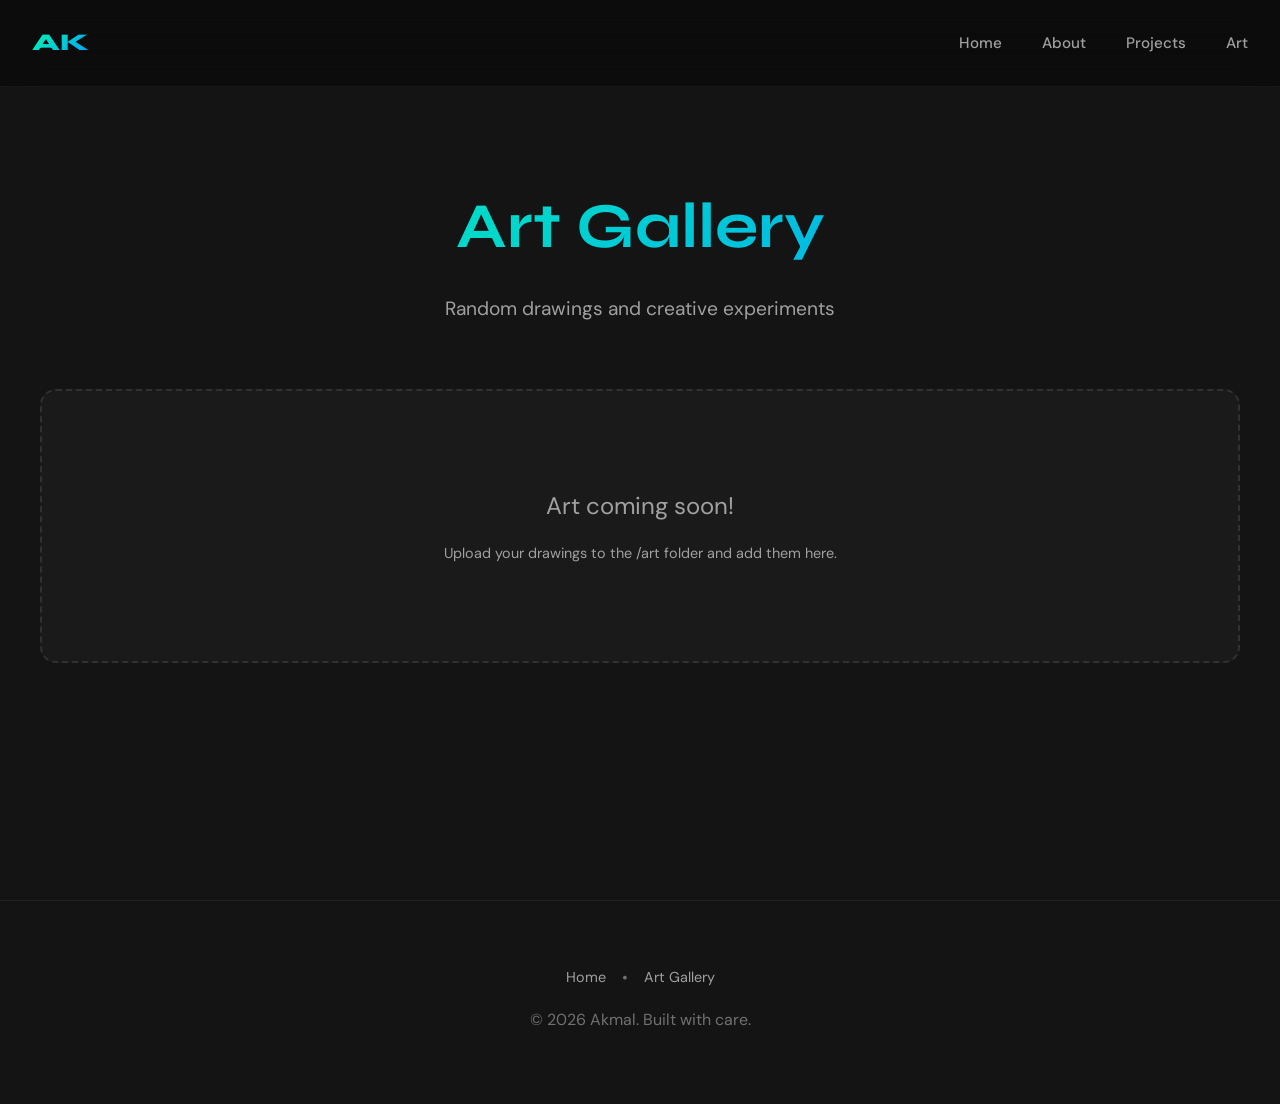
==== art.html @ 0b691bd3 "Add files via upload" ====
<!DOCTYPE html>
<html lang="en">
<head>
    <meta charset="UTF-8">
    <meta name="viewport" content="width=device-width, initial-scale=1.0">
    <title>Art Gallery - Akmal Shaikh</title>
    <link rel="stylesheet" href="styles.css">
    
    <!-- Google Fonts -->
    <link rel="preconnect" href="https://fonts.googleapis.com">
    <link rel="preconnect" href="https://fonts.gstatic.com" crossorigin>
    <link href="https://fonts.googleapis.com/css2?family=Syne:wght@400;600;700;800&family=DM+Sans:wght@300;400;500&display=swap" rel="stylesheet">
</head>
<body>
    <!-- Navigation Bar -->
    <nav class="navbar">
        <div class="nav-content">
            <a href="index.html" class="logo">AK</a>
            <div class="nav-links">
                <a href="index.html">Home</a>
                <a href="index.html#about">About</a>
                <a href="index.html#projects">Projects</a>
                <a href="art.html" class="active">Art</a>
            </div>
        </div>
    </nav>

    <!-- Art Gallery Section -->
    <section id="art" class="art art-page">
        <div class="section-container">
            <div class="art-page-header">
                <h1 class="art-page-title">Art Gallery</h1>
                <p class="art-page-subtitle">Random drawings and creative experiments</p>
            </div>

            <div class="art-gallery">
                <!-- Add your artwork here -->
                <!-- Example: -->
                <!--
                <div class="art-item">
                    <img src="art/drawing1.jpg" alt="Drawing description">
                    <div class="art-info">
                        <h3>Drawing Title</h3>
                        <p>Optional description or date</p>
                    </div>
                </div>
                -->
                
                <!-- Placeholder - remove when you add art -->
                <div class="art-placeholder">
                    <p>Art coming soon!</p>
                    <p class="placeholder-note">Upload your drawings to the /art folder and add them here.</p>
                </div>
            </div>
        </div>
    </section>

    <!-- Footer -->
    <footer class="footer">
        <div class="footer-content">
            <div class="footer-links">
                <a href="index.html">Home</a>
                <span class="footer-separator">•</span>
                <a href="art.html">Art Gallery</a>
            </div>
            <p>© 2026 Akmal. Built with care.</p>
        </div>
    </footer>

    <script src="script.js"></script>
</body>
</html>
---- styles.css ----
/* ===================================
   CSS VARIABLES - Easy to customize!
   Change these values to update the entire site's look
   =================================== */
:root {
    /* Color Palette */
    --bg-primary: #0a0a0a;           /* Main background - deep black */
    --bg-secondary: #141414;         /* Secondary backgrounds */
    --bg-tertiary: #1a1a1a;         /* Card backgrounds */
    
    --text-primary: #ffffff;         /* Main text color */
    --text-secondary: #a0a0a0;       /* Muted text */
    --text-tertiary: #707070;        /* Even more muted */
    
    --accent-primary: #00ffaa;       /* Main accent - cyan/green */
    --accent-secondary: #0099ff;     /* Secondary accent - blue */
    --accent-gradient: linear-gradient(135deg, var(--accent-primary), var(--accent-secondary));
    
    /* Typography - Using distinctive fonts */
    --font-display: 'Syne', sans-serif;        /* For headings */
    --font-body: 'DM Sans', sans-serif;        /* For body text */
    
    /* Spacing */
    --spacing-xs: 0.5rem;
    --spacing-sm: 1rem;
    --spacing-md: 2rem;
    --spacing-lg: 4rem;
    --spacing-xl: 6rem;
    
    /* Border Radius */
    --radius-sm: 8px;
    --radius-md: 16px;
    --radius-lg: 24px;
    
    /* Transitions */
    --transition-fast: 0.2s ease;
    --transition-normal: 0.3s ease;
    --transition-slow: 0.5s ease;
}

/* ===================================
   RESET & BASE STYLES
   =================================== */
* {
    margin: 0;
    padding: 0;
    box-sizing: border-box;
}

html {
    scroll-behavior: smooth;
    font-size: 16px;
}

body {
    background-color: var(--bg-primary);
    color: var(--text-primary);
    font-family: var(--font-body);
    line-height: 1.6;
    overflow-x: hidden;
}

/* ===================================
   NAVIGATION BAR
   =================================== */
.navbar {
    position: fixed;
    top: 0;
    width: 100%;
    background: rgba(10, 10, 10, 0.8);
    backdrop-filter: blur(20px);
    border-bottom: 1px solid rgba(255, 255, 255, 0.05);
    z-index: 1000;
    padding: 1.5rem 0;
}

.nav-content {
    max-width: 1400px;
    margin: 0 auto;
    padding: 0 2rem;
    display: flex;
    justify-content: space-between;
    align-items: center;
}

.logo {
    font-family: var(--font-display);
    font-size: 1.5rem;
    font-weight: 800;
    background: var(--accent-gradient);
    -webkit-background-clip: text;
    -webkit-text-fill-color: transparent;
    background-clip: text;
    text-decoration: none;
    transition: transform var(--transition-fast);
}

.logo:hover {
    transform: scale(1.05);
}

.nav-links {
    display: flex;
    gap: 2.5rem;
}

.nav-links a {
    color: var(--text-secondary);
    text-decoration: none;
    font-size: 0.95rem;
    font-weight: 500;
    position: relative;
    transition: color var(--transition-normal);
}

/* Animated underline on hover */
.nav-links a::after {
    content: '';
    position: absolute;
    bottom: -5px;
    left: 0;
    width: 0;
    height: 2px;
    background: var(--accent-gradient);
    transition: width var(--transition-normal);
}

.nav-links a:hover {
    color: var(--text-primary);
}

.nav-links a:hover::after {
    width: 100%;
}

/* ===================================
   HERO SECTION
   =================================== */
.hero {
    min-height: 100vh;
    display: flex;
    align-items: center;
    justify-content: center;
    position: relative;
    padding: calc(var(--spacing-lg) + 80px) 2rem var(--spacing-lg) 2rem;
    overflow: hidden;
}

.hero-content {
    max-width: 900px;
    z-index: 2;
    animation: fadeInUp 1s ease;
}

.hero-label {
    font-size: 0.9rem;
    text-transform: uppercase;
    letter-spacing: 3px;
    color: var(--text-tertiary);
    margin-bottom: var(--spacing-sm);
    font-weight: 500;
}

.hero-title {
    font-family: var(--font-display);
    font-size: clamp(2.5rem, 6vw, 5rem);
    font-weight: 700;
    line-height: 1.1;
    margin-bottom: var(--spacing-md);
    letter-spacing: -0.02em;
}

.gradient-text {
    background: var(--accent-gradient);
    -webkit-background-clip: text;
    -webkit-text-fill-color: transparent;
    background-clip: text;
}

.hero-subtitle {
    font-size: clamp(1rem, 2vw, 1.25rem);
    color: var(--text-secondary);
    margin-bottom: var(--spacing-lg);
    max-width: 600px;
}

.hero-cta {
    display: flex;
    gap: 1.5rem;
    flex-wrap: wrap;
}

/* Button Styles */
.btn-primary,
.btn-secondary {
    padding: 1rem 2.5rem;
    border-radius: var(--radius-sm);
    text-decoration: none;
    font-weight: 600;
    font-size: 1rem;
    transition: all var(--transition-normal);
    display: inline-block;
}

.btn-primary {
    background: var(--accent-gradient);
    color: var(--bg-primary);
    border: 2px solid transparent;
}

.btn-primary:hover {
    transform: translateY(-2px);
    box-shadow: 0 10px 30px rgba(0, 255, 170, 0.3);
}

.btn-secondary {
    background: transparent;
    color: var(--text-primary);
    border: 2px solid rgba(255, 255, 255, 0.2);
}

.btn-secondary:hover {
    border-color: var(--accent-primary);
    background: rgba(0, 255, 170, 0.05);
}

/* Hero Decorative Elements */
.hero-decoration {
    position: absolute;
    top: 0;
    left: 0;
    width: 100%;
    height: 100%;
    pointer-events: none;
    z-index: 1;
}

.grid-pattern {
    position: absolute;
    top: 0;
    left: 0;
    width: 100%;
    height: 100%;
    background-image: 
        linear-gradient(rgba(255, 255, 255, 0.02) 1px, transparent 1px),
        linear-gradient(90deg, rgba(255, 255, 255, 0.02) 1px, transparent 1px);
    background-size: 50px 50px;
    opacity: 0.5;
}

.floating-accent {
    position: absolute;
    border-radius: 50%;
    filter: blur(100px);
    opacity: 0.15;
    animation: float 8s ease-in-out infinite;
}

.accent-1 {
    width: 400px;
    height: 400px;
    background: var(--accent-primary);
    top: 10%;
    right: 10%;
}

.accent-2 {
    width: 300px;
    height: 300px;
    background: var(--accent-secondary);
    bottom: 20%;
    left: 10%;
    animation-delay: 2s;
}

/* ===================================
   SECTION SHARED STYLES
   =================================== */
section {
    padding: var(--spacing-xl) 2rem;
}

.section-container {
    max-width: 1200px;
    margin: 0 auto;
}

.section-header {
    margin-bottom: var(--spacing-lg);
    display: flex;
    align-items: center;
    gap: 1.5rem;
    flex-wrap: wrap;
}

.view-github-btn {
    margin-left: auto;
    padding: 0.75rem 1.5rem;
    background: rgba(0, 255, 170, 0.1) !important;
    border: 1px solid var(--accent-primary) !important;
    border-radius: var(--radius-sm);
    color: var(--accent-primary) !important;
    text-decoration: none !important;
    font-weight: 600;
    font-size: 0.95rem;
    transition: all var(--transition-normal);
    white-space: nowrap;
    display: inline-block;
}

.view-github-btn:hover {
    background: var(--accent-primary) !important;
    color: var(--bg-primary) !important;
    transform: translateX(5px);
}

.section-number {
    font-family: var(--font-display);
    font-size: 1rem;
    font-weight: 700;
    color: var(--accent-primary);
    opacity: 0.6;
}

.section-title {
    font-family: var(--font-display);
    font-size: clamp(2rem, 4vw, 3rem);
    font-weight: 700;
    letter-spacing: -0.02em;
}

/* ===================================
   ABOUT SECTION
   =================================== */
.about {
    background: var(--bg-secondary);
}

.about-content {
    max-width: 900px;
}

.about-intro {
    font-size: 1.25rem;
    line-height: 1.8;
    margin-bottom: var(--spacing-md);
    color: var(--text-primary);
}

.about-details {
    font-size: 1.1rem;
    color: var(--text-secondary);
    margin-bottom: var(--spacing-lg);
    line-height: 1.8;
}

.about-highlights {
    display: grid;
    grid-template-columns: repeat(auto-fit, minmax(250px, 1fr));
    gap: var(--spacing-md);
}

.highlight-item {
    display: flex;
    gap: 1rem;
    padding: 1.5rem;
    background: var(--bg-tertiary);
    border-radius: var(--radius-md);
    border: 1px solid rgba(255, 255, 255, 0.05);
    transition: all var(--transition-normal);
}

.highlight-item:hover {
    border-color: var(--accent-primary);
    transform: translateY(-5px);
}

.highlight-icon {
    font-size: 2rem;
    line-height: 1;
}

.highlight-text h4 {
    font-family: var(--font-display);
    font-size: 1.1rem;
    margin-bottom: 0.25rem;
}

.highlight-text p {
    color: var(--text-secondary);
    font-size: 0.95rem;
}

/* ===================================
   PROJECTS SECTION
   =================================== */
.projects-grid {
    display: grid;
    grid-template-columns: repeat(auto-fit, minmax(300px, 1fr));
    gap: var(--spacing-md);
}

.project-card {
    background: var(--bg-tertiary);
    padding: var(--spacing-md);
    border-radius: var(--radius-md);
    border: 1px solid rgba(255, 255, 255, 0.05);
    transition: all var(--transition-normal);
    display: flex;
    flex-direction: column;
}

.project-card:hover {
    border-color: var(--accent-primary);
    transform: translateY(-5px);
    box-shadow: 0 10px 40px rgba(0, 255, 170, 0.1);
}

.project-header h3 {
    font-family: var(--font-display);
    font-size: 1.5rem;
    margin-bottom: var(--spacing-sm);
}

.project-tags {
    display: flex;
    flex-wrap: wrap;
    gap: 0.5rem;
    margin-bottom: var(--spacing-sm);
}

.tag {
    background: rgba(0, 255, 170, 0.1);
    color: var(--accent-primary);
    padding: 0.35rem 0.75rem;
    border-radius: var(--radius-sm);
    font-size: 0.85rem;
    font-weight: 500;
}

.project-description {
    color: var(--text-secondary);
    line-height: 1.6;
    margin-bottom: var(--spacing-md);
    flex-grow: 1;
}

.project-footer {
    margin-top: auto;
}

.project-link {
    color: var(--accent-primary);
    text-decoration: none;
    font-weight: 600;
    display: inline-flex;
    align-items: center;
    gap: 0.5rem;
    transition: gap var(--transition-normal);
}

.project-link:hover {
    gap: 1rem;
}

/* ===================================
   SKILLS SECTION
   =================================== */
.skills {
    background: var(--bg-secondary);
}

.skills-grid {
    display: grid;
    grid-template-columns: repeat(auto-fit, minmax(280px, 1fr));
    gap: var(--spacing-md);
}

.skill-category {
    background: var(--bg-tertiary);
    padding: var(--spacing-md);
    border-radius: var(--radius-md);
    border: 1px solid rgba(255, 255, 255, 0.05);
    transition: all var(--transition-normal);
}

.skill-category:hover {
    border-color: var(--accent-primary);
}

.skill-category-title {
    font-family: var(--font-display);
    font-size: 1.25rem;
    margin-bottom: var(--spacing-sm);
    color: var(--accent-primary);
}

.skill-list {
    display: flex;
    flex-wrap: wrap;
    gap: 0.75rem;
}

.skill-item {
    background: rgba(255, 255, 255, 0.05);
    color: var(--text-secondary);
    padding: 0.5rem 1rem;
    border-radius: var(--radius-sm);
    font-size: 0.9rem;
    transition: all var(--transition-fast);
}

.skill-item:hover {
    background: rgba(0, 255, 170, 0.1);
    color: var(--accent-primary);
    transform: translateY(-2px);
}

/* ===================================
   ART SECTION
   =================================== */
.art {
    background: var(--bg-secondary);
}

.art-gallery {
    display: grid;
    grid-template-columns: repeat(auto-fill, minmax(300px, 1fr));
    gap: var(--spacing-md);
}

.art-item {
    background: var(--bg-tertiary);
    border-radius: var(--radius-md);
    border: 1px solid rgba(255, 255, 255, 0.05);
    overflow: hidden;
    transition: all var(--transition-normal);
    cursor: pointer;
}

.art-item:hover {
    border-color: var(--accent-primary);
    transform: translateY(-5px);
    box-shadow: 0 10px 40px rgba(0, 255, 170, 0.1);
}

.art-item img {
    width: 100%;
    height: 300px;
    object-fit: cover;
    display: block;
}

.art-info {
    padding: var(--spacing-sm);
}

.art-info h3 {
    font-family: var(--font-display);
    font-size: 1.2rem;
    margin-bottom: 0.5rem;
    color: var(--text-primary);
}

.art-info p {
    color: var(--text-secondary);
    font-size: 0.9rem;
}

.art-placeholder {
    grid-column: 1 / -1;
    text-align: center;
    padding: var(--spacing-xl);
    background: var(--bg-tertiary);
    border-radius: var(--radius-md);
    border: 2px dashed rgba(255, 255, 255, 0.1);
}

.art-placeholder p {
    font-size: 1.5rem;
    color: var(--text-secondary);
}

/* ===================================
   CONTACT SECTION
   =================================== */
.contact-content {
    max-width: 800px;
}

.contact-text {
    font-size: 1.25rem;
    color: var(--text-secondary);
    margin-bottom: var(--spacing-lg);
    line-height: 1.8;
}

.contact-methods {
    display: grid;
    grid-template-columns: repeat(auto-fit, minmax(250px, 1fr));
    gap: var(--spacing-md);
}

/* Contact Form Styles */
.contact-form-wrapper {
    grid-column: 1 / -1;
    max-width: 1000px;
    margin: 0 auto var(--spacing-lg) auto;
}

.contact-form {
    background: var(--bg-tertiary);
    padding: var(--spacing-md);
    border-radius: var(--radius-md);
    border: 1px solid rgba(255, 255, 255, 0.05);
}

.form-group {
    margin-bottom: var(--spacing-md);
}

.form-group label {
    display: block;
    margin-bottom: 0.5rem;
    color: var(--text-primary);
    font-weight: 600;
    font-size: 0.95rem;
}

.form-group input,
.form-group textarea {
    width: 100%;
    padding: 0.75rem 1rem;
    background: var(--bg-secondary);
    border: 1px solid rgba(255, 255, 255, 0.1);
    border-radius: var(--radius-sm);
    color: var(--text-primary);
    font-family: var(--font-body);
    font-size: 1rem;
    transition: all var(--transition-normal);
}

.form-group input:focus,
.form-group textarea:focus {
    outline: none;
    border-color: var(--accent-primary);
    background: rgba(0, 255, 170, 0.05);
}

.form-group textarea {
    resize: vertical;
    min-height: 200px;
}

.submit-btn {
    width: 100%;
    padding: 1rem 2rem;
    background: var(--accent-gradient);
    color: var(--bg-primary);
    border: none;
    border-radius: var(--radius-sm);
    font-weight: 600;
    font-size: 1rem;
    cursor: pointer;
    transition: all var(--transition-normal);
}

.submit-btn:hover:not(:disabled) {
    transform: translateY(-2px);
    box-shadow: 0 10px 30px rgba(0, 255, 170, 0.3);
}

.submit-btn:disabled {
    opacity: 0.6;
    cursor: not-allowed;
}

.form-status {
    margin-top: 1rem;
    padding: 1rem;
    border-radius: var(--radius-sm);
    text-align: center;
    font-weight: 500;
    display: none;
}

.form-status.success {
    display: block;
    background: rgba(0, 255, 170, 0.1);
    color: var(--accent-primary);
    border: 1px solid var(--accent-primary);
}

.form-status.error {
    display: block;
    background: rgba(255, 77, 77, 0.1);
    color: #ff4d4d;
    border: 1px solid #ff4d4d;
}

.contact-item {
    display: flex;
    gap: 1rem;
    padding: 1.5rem;
    background: var(--bg-tertiary);
    border-radius: var(--radius-md);
    border: 1px solid rgba(255, 255, 255, 0.05);
    text-decoration: none;
    color: inherit;
    transition: all var(--transition-normal);
}

.contact-item:hover {
    border-color: var(--accent-primary);
    transform: translateY(-5px);
    box-shadow: 0 10px 40px rgba(0, 255, 170, 0.1);
}

.contact-icon {
    font-size: 2rem;
    line-height: 1;
}

.contact-details h4 {
    font-family: var(--font-display);
    font-size: 1.1rem;
    margin-bottom: 0.25rem;
}

.contact-details p {
    color: var(--text-secondary);
    font-size: 0.95rem;
}

/* ===================================
   FOOTER
   =================================== */
.footer {
    background: var(--bg-secondary);
    padding: var(--spacing-lg) 2rem;
    border-top: 1px solid rgba(255, 255, 255, 0.05);
}

.footer-content {
    max-width: 1200px;
    margin: 0 auto;
    text-align: center;
    color: var(--text-tertiary);
}

.footer-links {
    margin-bottom: 1rem;
    display: flex;
    justify-content: center;
    align-items: center;
    gap: 1rem;
}

.footer-links a {
    color: var(--text-secondary);
    text-decoration: none;
    transition: color var(--transition-normal);
    font-size: 0.9rem;
}

.footer-links a:hover {
    color: var(--accent-primary);
}

.footer-separator {
    color: var(--text-tertiary);
}

.footer-content p {
    margin-bottom: 0.5rem;
}

.footer-note {
    font-style: italic;
    font-size: 0.9rem;
}

/* ===================================
   ART PAGE SPECIFIC STYLES
   =================================== */
.art-page {
    min-height: 100vh;
    padding-top: calc(var(--spacing-xl) + 80px);
}

.art-page-header {
    text-align: center;
    margin-bottom: var(--spacing-lg);
}

.art-page-title {
    font-family: var(--font-display);
    font-size: clamp(2.5rem, 6vw, 4rem);
    font-weight: 700;
    margin-bottom: var(--spacing-sm);
    background: var(--accent-gradient);
    -webkit-background-clip: text;
    -webkit-text-fill-color: transparent;
    background-clip: text;
}

.art-page-subtitle {
    font-size: 1.2rem;
    color: var(--text-secondary);
}

.placeholder-note {
    font-size: 0.9rem !important;
    margin-top: 1rem;
    color: var(--text-tertiary);
}

/* ===================================
   ANIMATIONS
   =================================== */
@keyframes fadeInUp {
    from {
        opacity: 0;
        transform: translateY(30px);
    }
    to {
        opacity: 1;
        transform: translateY(0);
    }
}

@keyframes float {
    0%, 100% {
        transform: translateY(0) scale(1);
    }
    50% {
        transform: translateY(-30px) scale(1.05);
    }
}

/* ===================================
   RESPONSIVE DESIGN
   Mobile-first approach
   =================================== */
@media (max-width: 768px) {
    :root {
        --spacing-lg: 3rem;
        --spacing-xl: 4rem;
    }
    
    .nav-links {
        gap: 1.5rem;
    }
    
    .nav-links a {
        font-size: 0.9rem;
    }
    
    .hero {
        padding-top: calc(var(--spacing-xl) + 60px);
    }
    
    .hero-cta {
        flex-direction: column;
    }
    
    .btn-primary,
    .btn-secondary {
        width: 100%;
        text-align: center;
    }
    
    .section-header {
        flex-direction: column;
        align-items: flex-start;
    }
    
    .projects-grid,
    .skills-grid,
    .contact-methods {
        grid-template-columns: 1fr;
    }
}

/* Small mobile devices */
@media (max-width: 480px) {
    html {
        font-size: 14px;
    }
    
    .nav-content {
        padding: 0 1rem;
    }
    
    .nav-links {
        gap: 1rem;
    }
    
    section {
        padding: var(--spacing-lg) 1rem;
    }
}
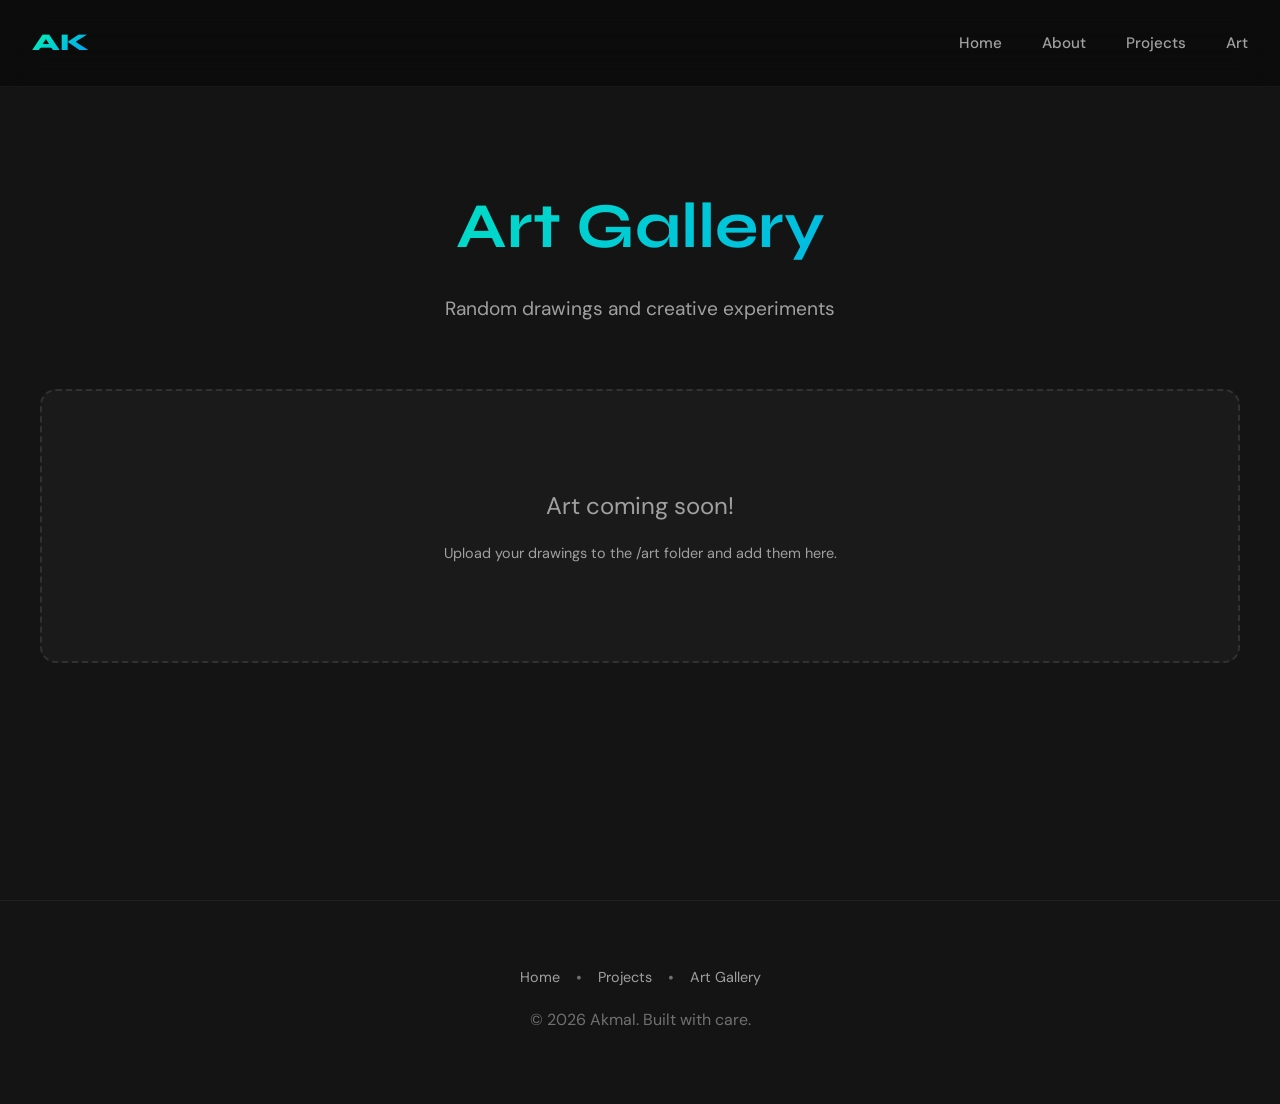
==== commit 3b0c1811: "Update art.html" ====
--- a/art.html
+++ b/art.html
@@ -15,11 +15,11 @@
     <!-- Navigation Bar -->
     <nav class="navbar">
         <div class="nav-content">
-            <a href="index.html" class="logo">AK</a>
+            <a href="/" class="logo">AK</a>
             <div class="nav-links">
                 <a href="index.html">Home</a>
                 <a href="index.html#about">About</a>
-                <a href="index.html#projects">Projects</a>
+                <a href="projects.html">Projects</a>
                 <a href="art.html" class="active">Art</a>
             </div>
         </div>
@@ -61,6 +61,8 @@
             <div class="footer-links">
                 <a href="index.html">Home</a>
                 <span class="footer-separator">•</span>
+                <a href="projects.html">Projects</a>
+                <span class="footer-separator">•</span>
                 <a href="art.html">Art Gallery</a>
             </div>
             <p>© 2026 Akmal. Built with care.</p>
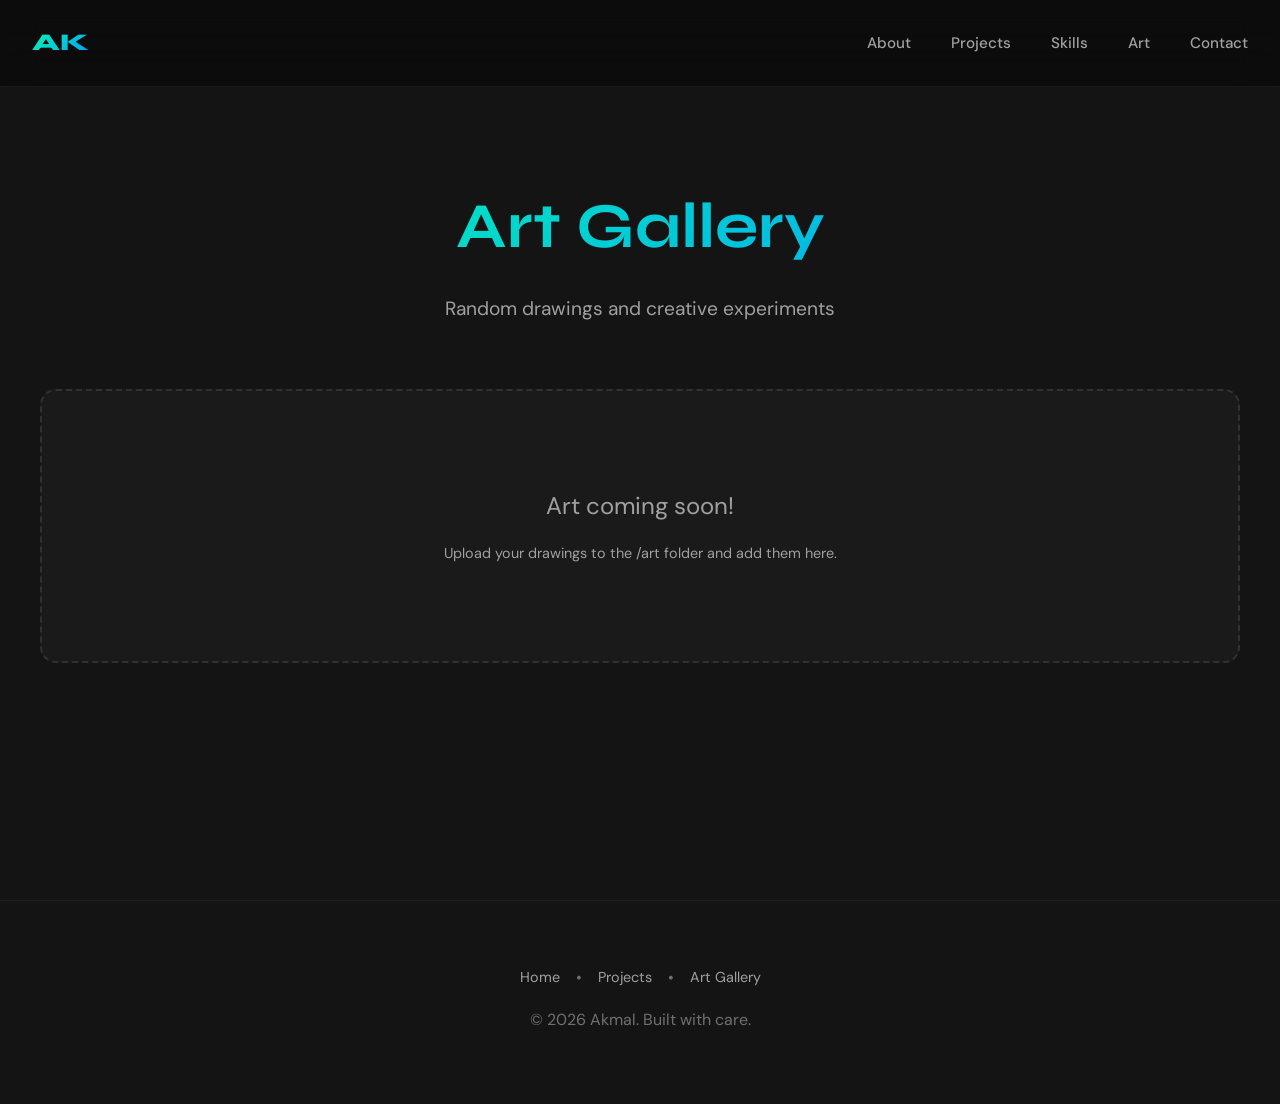
==== commit f0885621: "Update art.html" ====
--- a/art.html
+++ b/art.html
@@ -17,10 +17,11 @@
         <div class="nav-content">
             <a href="/" class="logo">AK</a>
             <div class="nav-links">
-                <a href="index.html">Home</a>
                 <a href="index.html#about">About</a>
                 <a href="projects.html">Projects</a>
-                <a href="art.html" class="active">Art</a>
+                <a href="index.html#skills">Skills</a>
+                <a href="art.html">Art</a>
+                <a href="index.html#contact">Contact</a>
             </div>
         </div>
     </nav>
--- a/styles.css
+++ b/styles.css
@@ -733,67 +733,19 @@
 }
 
 /* ===================================
-   FOOTER
-   =================================== */
-.footer {
-    background: var(--bg-secondary);
-    padding: var(--spacing-lg) 2rem;
-    border-top: 1px solid rgba(255, 255, 255, 0.05);
-}
-
-.footer-content {
-    max-width: 1200px;
-    margin: 0 auto;
-    text-align: center;
-    color: var(--text-tertiary);
-}
-
-.footer-links {
-    margin-bottom: 1rem;
-    display: flex;
-    justify-content: center;
-    align-items: center;
-    gap: 1rem;
-}
-
-.footer-links a {
-    color: var(--text-secondary);
-    text-decoration: none;
-    transition: color var(--transition-normal);
-    font-size: 0.9rem;
-}
-
-.footer-links a:hover {
-    color: var(--accent-primary);
-}
-
-.footer-separator {
-    color: var(--text-tertiary);
-}
-
-.footer-content p {
-    margin-bottom: 0.5rem;
-}
-
-.footer-note {
-    font-style: italic;
-    font-size: 0.9rem;
-}
-
-/* ===================================
-   ART PAGE SPECIFIC STYLES
-   =================================== */
-.art-page {
+   PROJECTS PAGE SPECIFIC STYLES
+   =================================== */
+.projects-page {
     min-height: 100vh;
     padding-top: calc(var(--spacing-xl) + 80px);
 }
 
-.art-page-header {
+.projects-page-header {
     text-align: center;
-    margin-bottom: var(--spacing-lg);
-}
-
-.art-page-title {
+    margin-bottom: var(--spacing-xl);
+}
+
+.projects-page-title {
     font-family: var(--font-display);
     font-size: clamp(2.5rem, 6vw, 4rem);
     font-weight: 700;
@@ -804,6 +756,116 @@
     background-clip: text;
 }
 
+.projects-page-subtitle {
+    font-size: 1.2rem;
+    color: var(--text-secondary);
+    margin-bottom: var(--spacing-md);
+}
+
+.github-link-btn {
+    display: inline-block;
+    padding: 1rem 2rem;
+    background: rgba(0, 255, 170, 0.1);
+    border: 1px solid var(--accent-primary);
+    border-radius: var(--radius-sm);
+    color: var(--accent-primary);
+    text-decoration: none;
+    font-weight: 600;
+    transition: all var(--transition-normal);
+}
+
+.github-link-btn:hover {
+    background: var(--accent-primary);
+    color: var(--bg-primary);
+    transform: translateY(-2px);
+}
+
+.project-category {
+    margin-bottom: var(--spacing-xl);
+}
+
+.category-title {
+    font-family: var(--font-display);
+    font-size: clamp(1.5rem, 3vw, 2rem);
+    font-weight: 700;
+    color: var(--text-primary);
+    margin-bottom: var(--spacing-md);
+    padding-bottom: var(--spacing-sm);
+    border-bottom: 2px solid rgba(0, 255, 170, 0.2);
+}
+
+/* ===================================
+   FOOTER
+   =================================== */
+.footer {
+    background: var(--bg-secondary);
+    padding: var(--spacing-lg) 2rem;
+    border-top: 1px solid rgba(255, 255, 255, 0.05);
+}
+
+.footer-content {
+    max-width: 1200px;
+    margin: 0 auto;
+    text-align: center;
+    color: var(--text-tertiary);
+}
+
+.footer-links {
+    margin-bottom: 1rem;
+    display: flex;
+    justify-content: center;
+    align-items: center;
+    gap: 1rem;
+}
+
+.footer-links a {
+    color: var(--text-secondary);
+    text-decoration: none;
+    transition: color var(--transition-normal);
+    font-size: 0.9rem;
+}
+
+.footer-links a:hover {
+    color: var(--accent-primary);
+}
+
+.footer-separator {
+    color: var(--text-tertiary);
+}
+
+.footer-content p {
+    margin-bottom: 0.5rem;
+}
+
+.footer-note {
+    font-style: italic;
+    font-size: 0.9rem;
+}
+
+/* ===================================
+   ART PAGE SPECIFIC STYLES
+   =================================== */
+.art-page {
+    min-height: 100vh;
+    padding-top: calc(var(--spacing-xl) + 80px);
+}
+
+.art-page-header {
+    text-align: center;
+    margin-bottom: var(--spacing-lg);
+}
+
+.art-page-title {
+    font-family: var(--font-display);
+    font-size: clamp(2.5rem, 6vw, 4rem);
+    font-weight: 700;
+    margin-bottom: var(--spacing-sm);
+    background: var(--accent-gradient);
+    -webkit-background-clip: text;
+    -webkit-text-fill-color: transparent;
+    background-clip: text;
+}
+
 .art-page-subtitle {
     font-size: 1.2rem;
     color: var(--text-secondary);
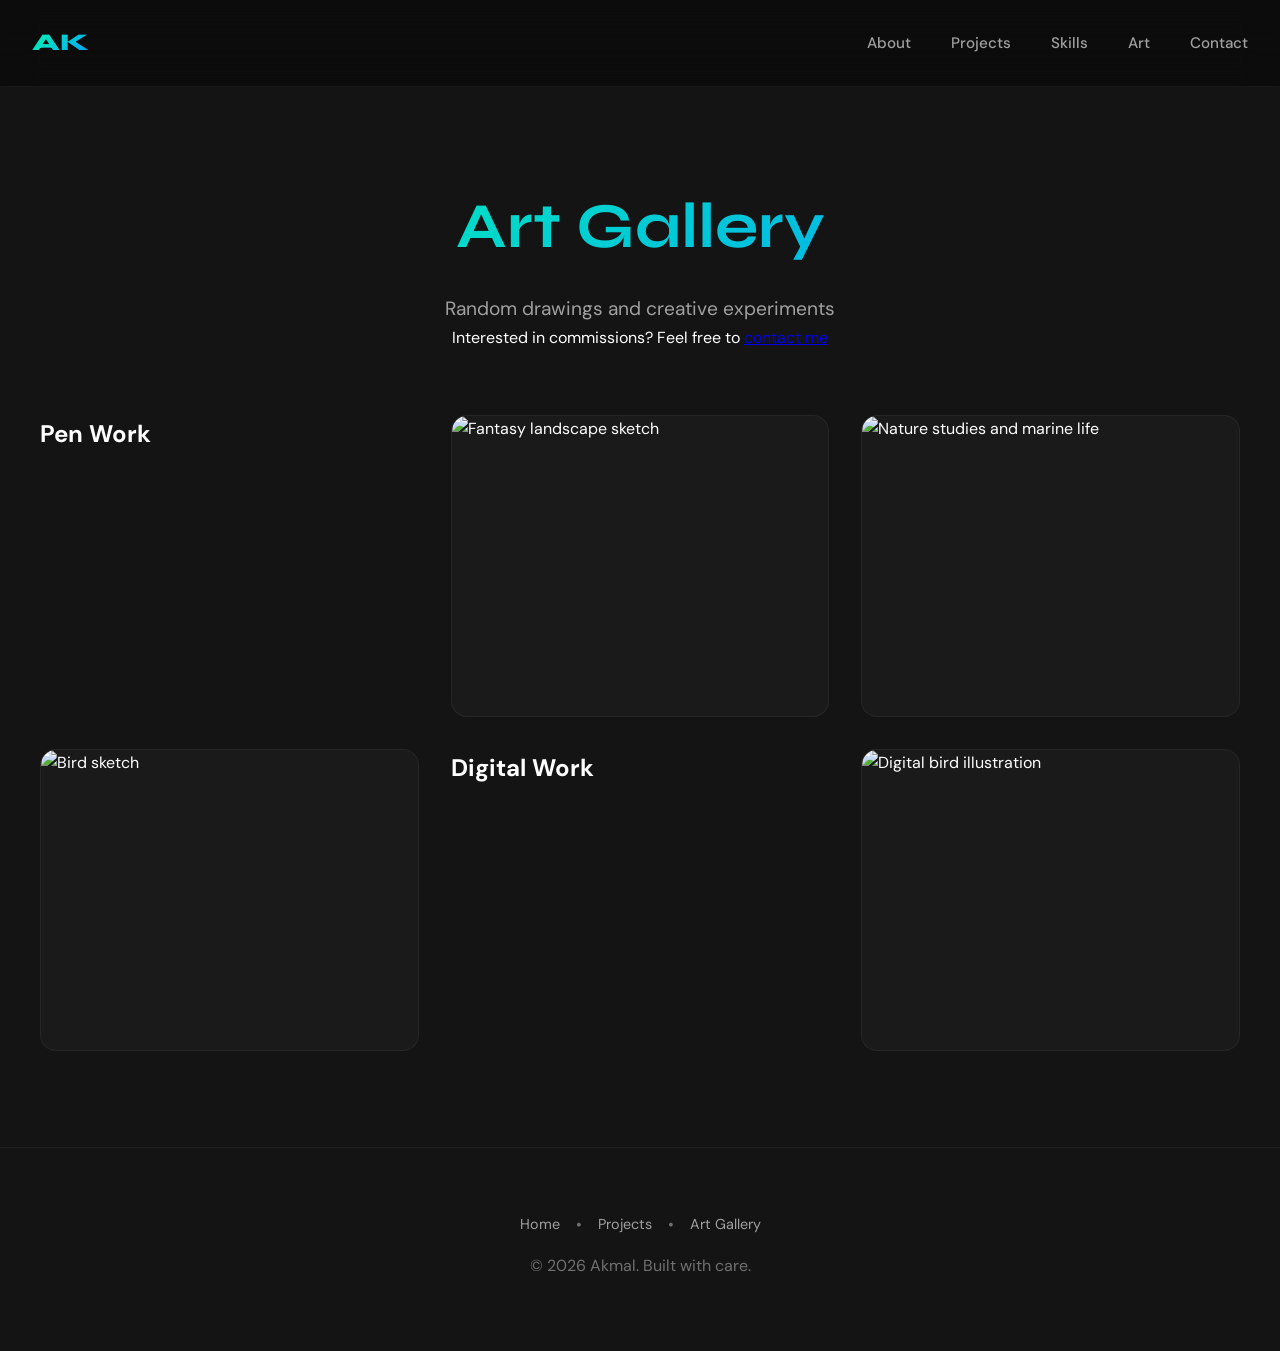
==== commit 35f4b95c: "Update art.html" ====
--- a/art.html
+++ b/art.html
@@ -32,25 +32,30 @@
             <div class="art-page-header">
                 <h1 class="art-page-title">Art Gallery</h1>
                 <p class="art-page-subtitle">Random drawings and creative experiments</p>
+                <p class="commission-note">Interested in commissions? Feel free to <a href="index.html#contact">contact me</a></p>
             </div>
 
             <div class="art-gallery">
-                <!-- Add your artwork here -->
-                <!-- Example: -->
-                <!--
+                <!-- Pen Work Section -->
+                <h2 class="art-section-title">Pen Work</h2>
+                
                 <div class="art-item">
-                    <img src="art/drawing1.jpg" alt="Drawing description">
-                    <div class="art-info">
-                        <h3>Drawing Title</h3>
-                        <p>Optional description or date</p>
-                    </div>
+                    <img src="art/pen1.png" alt="Fantasy landscape sketch">
                 </div>
-                -->
                 
-                <!-- Placeholder - remove when you add art -->
-                <div class="art-placeholder">
-                    <p>Art coming soon!</p>
-                    <p class="placeholder-note">Upload your drawings to the /art folder and add them here.</p>
+                <div class="art-item">
+                    <img src="art/pen2.png" alt="Nature studies and marine life">
+                </div>
+                
+                <div class="art-item">
+                    <img src="art/pen3.png" alt="Bird sketch">
+                </div>
+
+                <!-- Digital Work Section -->
+                <h2 class="art-section-title">Digital Work</h2>
+                
+                <div class="art-item">
+                    <img src="art/digital1.jpg" alt="Digital bird illustration">
                 </div>
             </div>
         </div>
--- a/styles.css
+++ b/styles.css
@@ -447,6 +447,10 @@
 
 .project-footer {
     margin-top: auto;
+    display: flex;
+    justify-content: space-between;
+    align-items: center;
+    gap: 1rem;
 }
 
 .project-link {
@@ -461,6 +465,10 @@
 
 .project-link:hover {
     gap: 1rem;
+}
+
+.live-link {
+    color: var(--accent-secondary);
 }
 
 /* ===================================
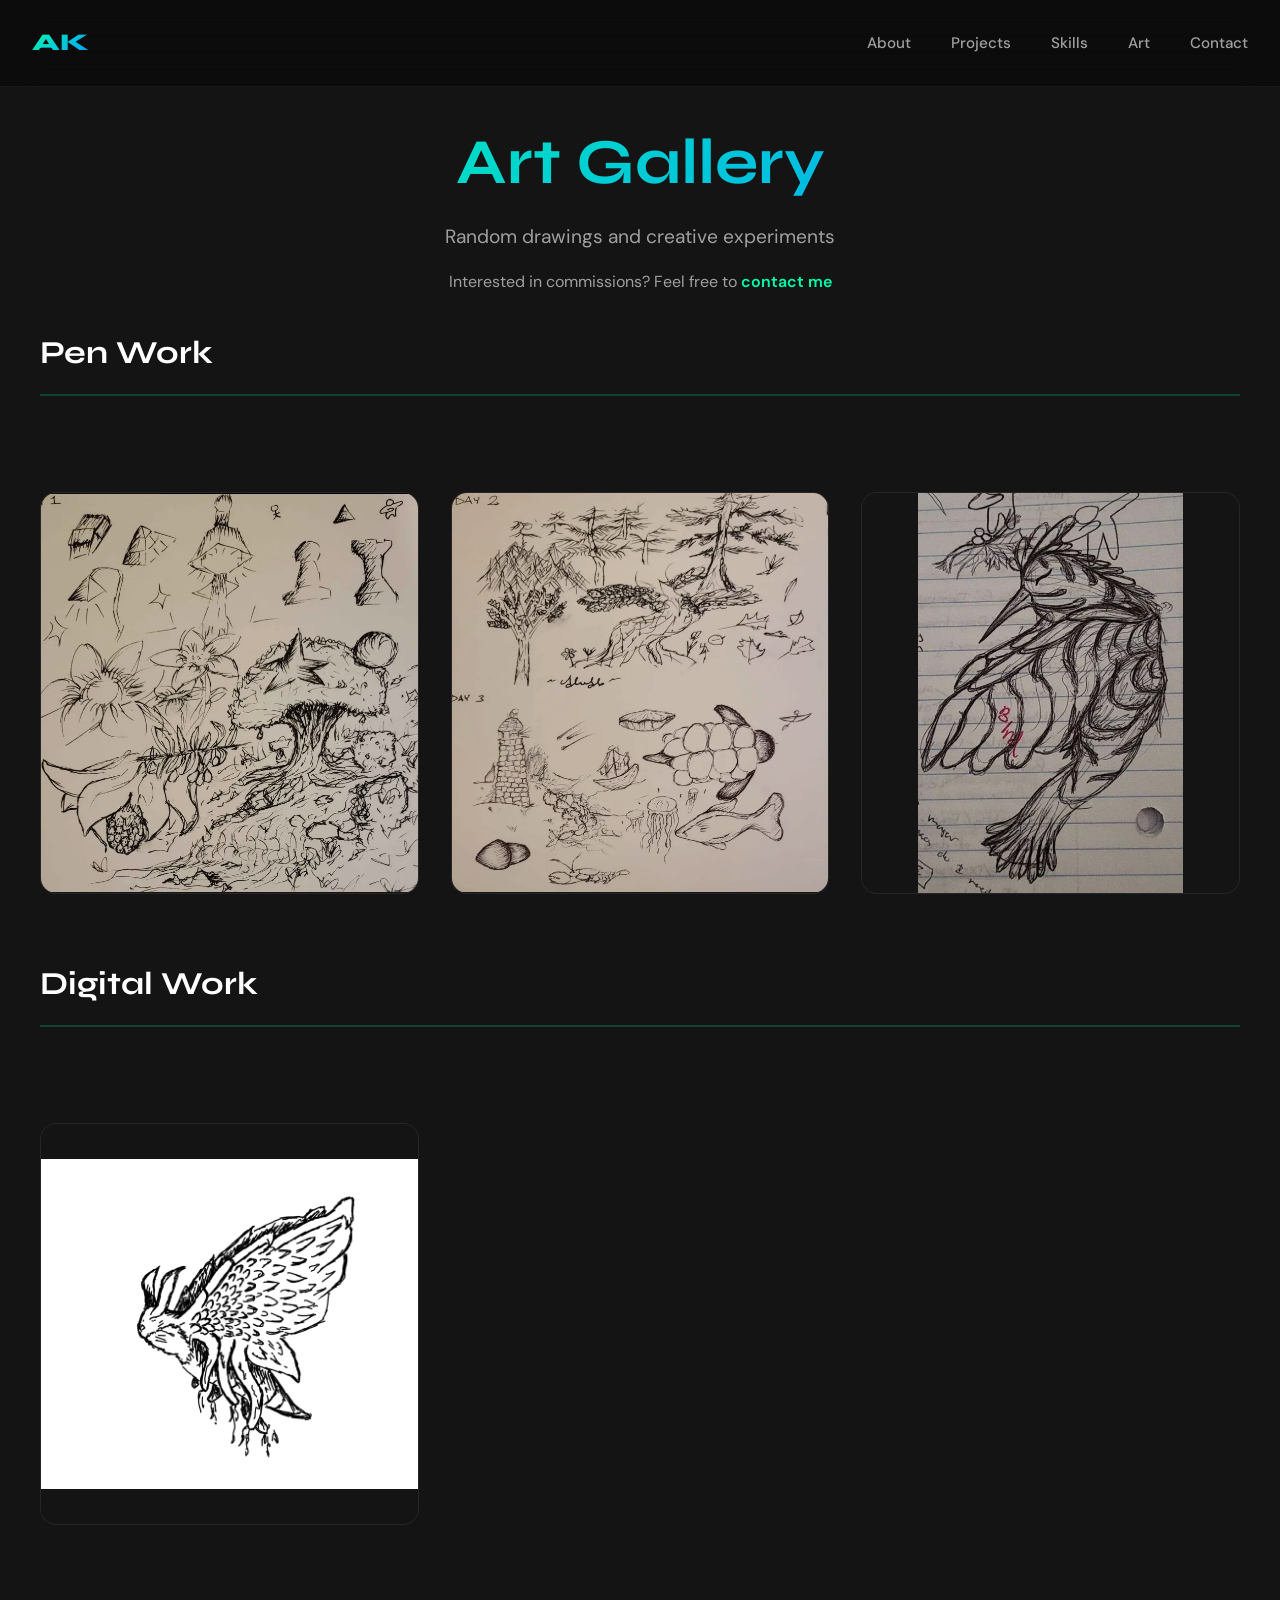
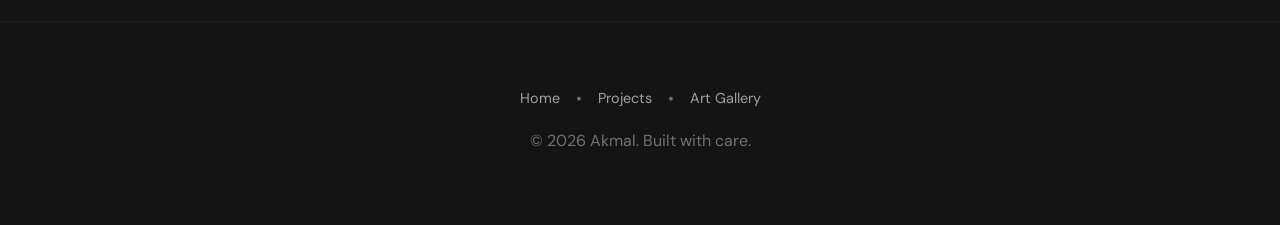
==== commit c3b4da50: "Update art.html" ====
--- a/art.html
+++ b/art.html
@@ -39,23 +39,27 @@
                 <!-- Pen Work Section -->
                 <h2 class="art-section-title">Pen Work</h2>
                 
-                <div class="art-item">
-                    <img src="art/pen1.png" alt="Fantasy landscape sketch">
-                </div>
-                
-                <div class="art-item">
-                    <img src="art/pen2.png" alt="Nature studies and marine life">
-                </div>
-                
-                <div class="art-item">
-                    <img src="art/pen3.png" alt="Bird sketch">
+                <div class="art-grid-container">
+                    <div class="art-item">
+                        <img src="art/pen1.png" alt="Fantasy landscape sketch">
+                    </div>
+                    
+                    <div class="art-item">
+                        <img src="art/pen2.png" alt="Nature studies and marine life">
+                    </div>
+                    
+                    <div class="art-item">
+                        <img src="art/pen3.png" alt="Bird sketch">
+                    </div>
                 </div>
 
                 <!-- Digital Work Section -->
                 <h2 class="art-section-title">Digital Work</h2>
                 
-                <div class="art-item">
-                    <img src="art/digital1.jpg" alt="Digital bird illustration">
+                <div class="art-grid-container">
+                    <div class="art-item">
+                        <img src="art/digital1.jpg" alt="Digital bird illustration">
+                    </div>
                 </div>
             </div>
         </div>
--- a/styles.css
+++ b/styles.css
@@ -532,6 +532,22 @@
 }
 
 .art-gallery {
+    display: flex;
+    flex-direction: column;
+    gap: var(--spacing-lg);
+}
+
+.art-section-title {
+    font-family: var(--font-display);
+    font-size: clamp(1.5rem, 3vw, 2rem);
+    font-weight: 700;
+    color: var(--text-primary);
+    margin-bottom: var(--spacing-md);
+    padding-bottom: var(--spacing-sm);
+    border-bottom: 2px solid rgba(0, 255, 170, 0.2);
+}
+
+.art-grid-container {
     display: grid;
     grid-template-columns: repeat(auto-fill, minmax(300px, 1fr));
     gap: var(--spacing-md);
@@ -554,9 +570,10 @@
 
 .art-item img {
     width: 100%;
-    height: 300px;
-    object-fit: cover;
+    height: 400px;
+    object-fit: contain;
     display: block;
+    background: var(--bg-secondary);
 }
 
 .art-info {
@@ -855,19 +872,19 @@
    =================================== */
 .art-page {
     min-height: 100vh;
-    padding-top: calc(var(--spacing-xl) + 80px);
+    padding-top: calc(var(--spacing-md) + 80px);
 }
 
 .art-page-header {
     text-align: center;
-    margin-bottom: var(--spacing-lg);
+    margin-bottom: var(--spacing-md);
 }
 
 .art-page-title {
     font-family: var(--font-display);
     font-size: clamp(2.5rem, 6vw, 4rem);
     font-weight: 700;
-    margin-bottom: var(--spacing-sm);
+    margin-bottom: var(--spacing-xs);
     background: var(--accent-gradient);
     -webkit-background-clip: text;
     -webkit-text-fill-color: transparent;
@@ -879,6 +896,23 @@
     color: var(--text-secondary);
 }
 
+.commission-note {
+    margin-top: var(--spacing-sm);
+    font-size: 1rem;
+    color: var(--text-secondary);
+}
+
+.commission-note a {
+    color: var(--accent-primary);
+    text-decoration: none;
+    font-weight: 600;
+    transition: color var(--transition-fast);
+}
+
+.commission-note a:hover {
+    color: var(--accent-secondary);
+}
+
 .placeholder-note {
     font-size: 0.9rem !important;
     margin-top: 1rem;
